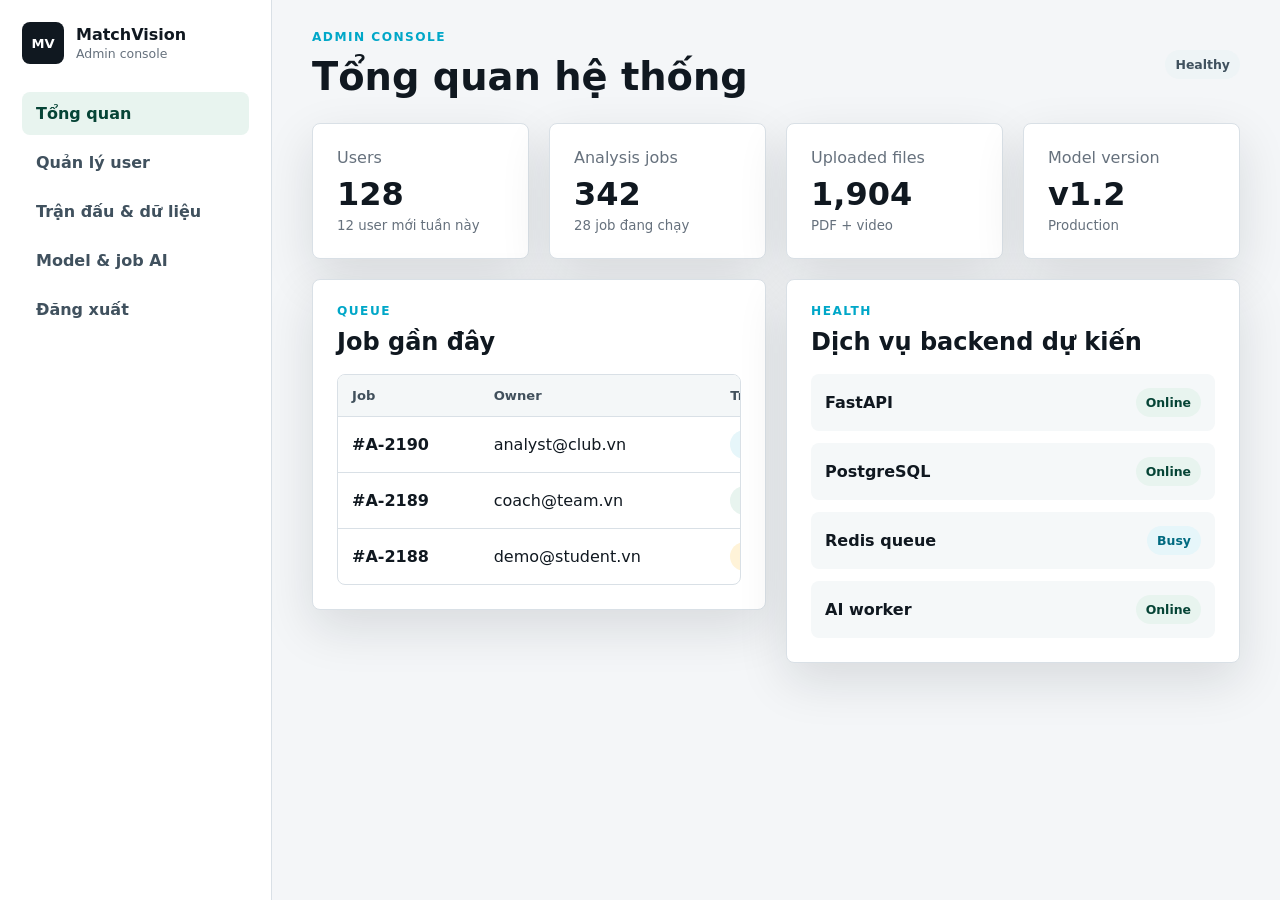
==== frontend/html/admin-dashboard.html @ df22a4fa "setup" ====
<!doctype html>
<html lang="vi">
  <head>
    <meta charset="utf-8" />
    <meta name="viewport" content="width=device-width, initial-scale=1" />
    <title>Admin Dashboard - MatchVision AI</title>
    <link rel="stylesheet" href="../css/common.css" />
    <link rel="stylesheet" href="../css/dashboard.css" />
    <link rel="stylesheet" href="../css/admin.css" />
  </head>
  <body class="dashboard-page">
    <aside class="sidebar admin-sidebar">
      <a class="brand" href="index.html"><span class="brand-mark">MV</span><span><strong>MatchVision</strong><small>Admin console</small></span></a>
      <nav class="side-nav">
        <a class="active" href="admin-dashboard.html">Tổng quan</a>
        <a href="admin-users.html">Quản lý user</a>
        <a href="admin-matches.html">Trận đấu & dữ liệu</a>
        <a href="admin-models.html">Model & job AI</a>
        <a href="login.html">Đăng xuất</a>
      </nav>
    </aside>
    <main class="dashboard-main">
      <header class="dashboard-header">
        <div><p class="eyebrow">Admin console</p><h1>Tổng quan hệ thống</h1></div>
        <span class="status-pill">Healthy</span>
      </header>
      <section class="stat-grid">
        <div class="stat-card"><span>Users</span><strong>128</strong><small>12 user mới tuần này</small></div>
        <div class="stat-card"><span>Analysis jobs</span><strong>342</strong><small>28 job đang chạy</small></div>
        <div class="stat-card"><span>Uploaded files</span><strong>1,904</strong><small>PDF + video</small></div>
        <div class="stat-card"><span>Model version</span><strong>v1.2</strong><small>Production</small></div>
      </section>
      <section class="result-grid">
        <div class="panel">
          <div class="section-heading compact"><p class="eyebrow">Queue</p><h2>Job gần đây</h2></div>
          <div class="table-wrap">
            <table>
              <thead><tr><th>Job</th><th>Owner</th><th>Trạng thái</th><th>Model</th></tr></thead>
              <tbody>
                <tr><td>#A-2190</td><td>analyst@club.vn</td><td><span class="badge running">Running</span></td><td>v1.2</td></tr>
                <tr><td>#A-2189</td><td>coach@team.vn</td><td><span class="badge done">Done</span></td><td>v1.2</td></tr>
                <tr><td>#A-2188</td><td>demo@student.vn</td><td><span class="badge review">Review</span></td><td>v1.1</td></tr>
              </tbody>
            </table>
          </div>
        </div>
        <div class="panel">
          <div class="section-heading compact"><p class="eyebrow">Health</p><h2>Dịch vụ backend dự kiến</h2></div>
          <ul class="health-list">
            <li><strong>FastAPI</strong><span class="badge done">Online</span></li>
            <li><strong>PostgreSQL</strong><span class="badge done">Online</span></li>
            <li><strong>Redis queue</strong><span class="badge running">Busy</span></li>
            <li><strong>AI worker</strong><span class="badge done">Online</span></li>
          </ul>
        </div>
      </section>
    </main>
  </body>
</html>
---- frontend/css/common.css ----
:root {
  --bg: #f4f6f8;
  --surface: #ffffff;
  --ink: #101820;
  --muted: #66717d;
  --line: #d9e0e6;
  --green: #0c7c59;
  --green-dark: #064436;
  --cyan: #00a7c8;
  --amber: #f0a722;
  --red: #d94b4b;
  --navy: #101820;
  --shadow: 0 18px 50px rgba(16, 24, 32, 0.12);
}

* {
  box-sizing: border-box;
}

html {
  scroll-behavior: smooth;
}

body {
  background: var(--bg);
  color: var(--ink);
  font-family: Inter, ui-sans-serif, system-ui, -apple-system, BlinkMacSystemFont, "Segoe UI", sans-serif;
  margin: 0;
}

button,
input,
select,
textarea {
  font: inherit;
}

button,
a {
  -webkit-tap-highlight-color: transparent;
}

a {
  color: inherit;
  text-decoration: none;
}

img {
  display: block;
  max-width: 100%;
}

.brand {
  align-items: center;
  display: inline-flex;
  gap: 12px;
  min-width: max-content;
}

.brand-mark {
  align-items: center;
  background: var(--green-dark);
  border-radius: 8px;
  color: #fff;
  display: grid;
  font-size: 0.82rem;
  font-weight: 850;
  height: 42px;
  letter-spacing: 0;
  place-items: center;
  width: 42px;
}

.brand strong,
.brand small {
  display: block;
}

.brand small {
  color: var(--muted);
  font-size: 0.78rem;
  margin-top: 2px;
}

.eyebrow {
  color: var(--cyan);
  font-size: 0.76rem;
  font-weight: 850;
  letter-spacing: 0.12em;
  margin: 0 0 10px;
  text-transform: uppercase;
}

.nav-button,
.primary-action,
.secondary-action,
.file-button,
.submit-link {
  align-items: center;
  border: 0;
  border-radius: 8px;
  cursor: pointer;
  display: inline-flex;
  font-weight: 850;
  justify-content: center;
  min-height: 44px;
  padding: 0 18px;
}

.nav-button.solid,
.primary-action,
.file-button,
.submit-link {
  background: var(--amber);
  color: #201806;
}

.nav-button.ghost,
.secondary-action {
  background: rgba(255, 255, 255, 0.14);
  border: 1px solid rgba(16, 24, 32, 0.16);
  color: var(--ink);
}

.secondary-action {
  border-color: rgba(255, 255, 255, 0.38);
  color: #fff;
}

.section-heading {
  margin-bottom: 24px;
}

.section-heading.compact {
  margin-bottom: 18px;
}

.section-heading h2,
.dashboard-header h1,
.auth-card h2,
.auth-visual h1 {
  letter-spacing: 0;
  margin: 0;
}

.feature-card,
.role-panel,
.panel,
.upload-zone,
.auth-card,
.stat-card {
  background: var(--surface);
  border: 1px solid var(--line);
  border-radius: 8px;
  box-shadow: var(--shadow);
}

.feature-card,
.role-panel,
.panel,
.stat-card {
  padding: 24px;
}

.feature-grid,
.role-grid,
.upload-grid,
.result-grid,
.settings-grid,
.stat-grid {
  display: grid;
  gap: 20px;
}

.role-grid,
.upload-grid,
.result-grid,
.settings-grid {
  grid-template-columns: repeat(2, minmax(0, 1fr));
}

.timeline {
  display: grid;
  gap: 14px;
  grid-template-columns: repeat(4, minmax(0, 1fr));
  list-style: none;
  margin: 0;
  padding: 0;
}

.timeline li {
  background: #fff;
  border: 1px solid var(--line);
  border-radius: 8px;
  padding: 18px;
}

.timeline li.active {
  border-color: var(--green);
  box-shadow: 0 12px 36px rgba(12, 124, 89, 0.14);
}

.timeline span {
  align-items: center;
  background: var(--green-dark);
  border-radius: 999px;
  color: #fff;
  display: grid;
  font-weight: 900;
  height: 34px;
  margin-bottom: 14px;
  place-items: center;
  width: 34px;
}

.timeline strong,
.timeline small {
  display: block;
}

.timeline small {
  color: var(--muted);
  line-height: 1.45;
  margin-top: 5px;
}

label {
  color: #41505c;
  display: grid;
  font-size: 0.9rem;
  font-weight: 800;
  gap: 7px;
}

input,
select,
textarea {
  background: #fff;
  border: 1px solid var(--line);
  border-radius: 8px;
  color: var(--ink);
  min-height: 44px;
  padding: 0 12px;
  width: 100%;
}

textarea {
  min-height: 92px;
  padding-top: 12px;
  resize: vertical;
}

.auth-form,
.job-form {
  display: grid;
  gap: 15px;
}

.table-wrap {
  border: 1px solid var(--line);
  border-radius: 8px;
  overflow-x: auto;
}

table {
  border-collapse: collapse;
  min-width: 620px;
  width: 100%;
}

th,
td {
  border-bottom: 1px solid var(--line);
  padding: 13px 14px;
  text-align: left;
}

th {
  background: #f4f7f8;
  color: #41505c;
  font-size: 0.82rem;
}

td:first-child {
  font-weight: 850;
}

tr:last-child td {
  border-bottom: 0;
}

.status-pill,
.badge {
  border-radius: 999px;
  display: inline-flex;
  font-size: 0.78rem;
  font-weight: 850;
  justify-content: center;
  padding: 7px 10px;
}

.status-pill {
  background: #eef4f6;
  color: #40515e;
}

.badge.done {
  background: #e8f4ef;
  color: var(--green-dark);
}

.badge.running {
  background: #e6f6fa;
  color: #006a80;
}

.badge.review {
  background: #fff3d8;
  color: #735000;
}

@media (max-width: 860px) {
  .upload-grid,
  .result-grid,
  .settings-grid,
  .role-grid {
    grid-template-columns: 1fr;
  }
}

@media (max-width: 580px) {
  .timeline,
  .feature-grid {
    grid-template-columns: 1fr;
  }

  .panel,
  .auth-card,
  .stat-card {
    padding: 18px;
  }
}
---- frontend/css/dashboard.css ----
.dashboard-page {
  display: grid;
  grid-template-columns: 272px minmax(0, 1fr);
  min-height: 100vh;
}

.sidebar {
  background: #fff;
  border-right: 1px solid var(--line);
  min-height: 100vh;
  padding: 22px;
  position: sticky;
  top: 0;
}

.admin-sidebar .brand-mark {
  background: var(--navy);
}

.side-nav {
  display: grid;
  gap: 6px;
  margin-top: 28px;
}

.side-nav a {
  border-radius: 8px;
  color: #40515e;
  font-weight: 800;
  padding: 12px 14px;
}

.side-nav a:hover {
  background: #e8eef1;
}

.side-nav a.active {
  background: #e8f4ef;
  color: var(--green-dark);
}

.dashboard-main {
  min-width: 0;
  padding: 30px clamp(18px, 4vw, 40px) 48px;
}

.dashboard-header {
  align-items: center;
  display: flex;
  gap: 20px;
  justify-content: space-between;
  margin-bottom: 24px;
}

.dashboard-header h1 {
  font-size: clamp(1.8rem, 3vw, 3rem);
}

.compact-timeline {
  grid-template-columns: repeat(4, minmax(0, 1fr));
}

.result-grid {
  align-items: start;
}

@media (max-width: 860px) {
  .dashboard-page {
    grid-template-columns: 1fr;
  }

  .sidebar {
    min-height: auto;
    position: static;
  }

  .side-nav {
    grid-template-columns: repeat(2, minmax(0, 1fr));
  }
}

@media (max-width: 1040px) {
  .compact-timeline {
    grid-template-columns: repeat(2, minmax(0, 1fr));
  }
}

@media (max-width: 580px) {
  .compact-timeline,
  .side-nav {
    grid-template-columns: 1fr;
  }

  .dashboard-header {
    align-items: flex-start;
    flex-direction: column;
  }
}
---- frontend/css/admin.css ----
.stat-grid {
  grid-template-columns: repeat(4, minmax(0, 1fr));
  margin-bottom: 20px;
}

.stat-card span,
.stat-card small,
.health-list span {
  color: var(--muted);
}

.stat-card strong {
  display: block;
  font-size: 2rem;
  margin: 8px 0 2px;
}

.health-list {
  display: grid;
  gap: 12px;
  list-style: none;
  margin: 0;
  padding: 0;
}

.health-list li {
  align-items: center;
  background: #f5f8f9;
  border-radius: 8px;
  display: flex;
  justify-content: space-between;
  padding: 14px;
}

.toolbar {
  display: grid;
  gap: 12px;
  grid-template-columns: minmax(0, 1fr) 220px;
  margin-bottom: 16px;
}

@media (max-width: 1040px) {
  .stat-grid {
    grid-template-columns: repeat(2, minmax(0, 1fr));
  }
}

@media (max-width: 580px) {
  .stat-grid,
  .toolbar {
    grid-template-columns: 1fr;
  }
}
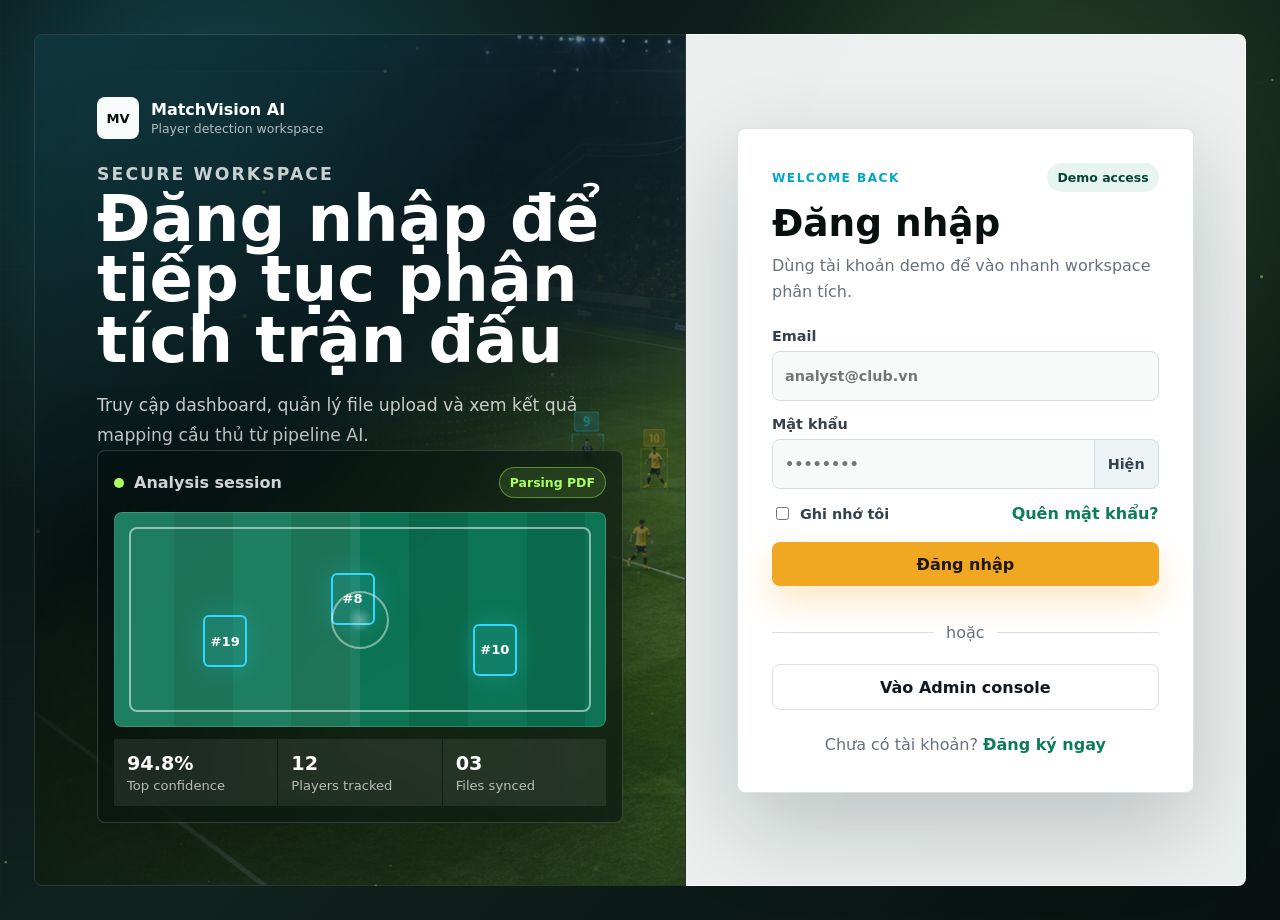
==== commit a5d39751: "complete api for register" ====
--- a/frontend/html/admin-dashboard.html
+++ b/frontend/html/admin-dashboard.html
@@ -8,7 +8,7 @@
     <link rel="stylesheet" href="../css/dashboard.css" />
     <link rel="stylesheet" href="../css/admin.css" />
   </head>
-  <body class="dashboard-page">
+  <body class="dashboard-page" data-protected-role="admin">
     <aside class="sidebar admin-sidebar">
       <a class="brand" href="index.html"><span class="brand-mark">MV</span><span><strong>MatchVision</strong><small>Admin console</small></span></a>
       <nav class="side-nav">
@@ -55,5 +55,6 @@
         </div>
       </section>
     </main>
+    <script src="../js/auth-guard.js"></script>
   </body>
 </html>
--- a/frontend/css/common.css
+++ b/frontend/css/common.css
@@ -50,6 +50,10 @@
   max-width: 100%;
 }
 
+[hidden] {
+  display: none !important;
+}
+
 .brand {
   align-items: center;
   display: inline-flex;
